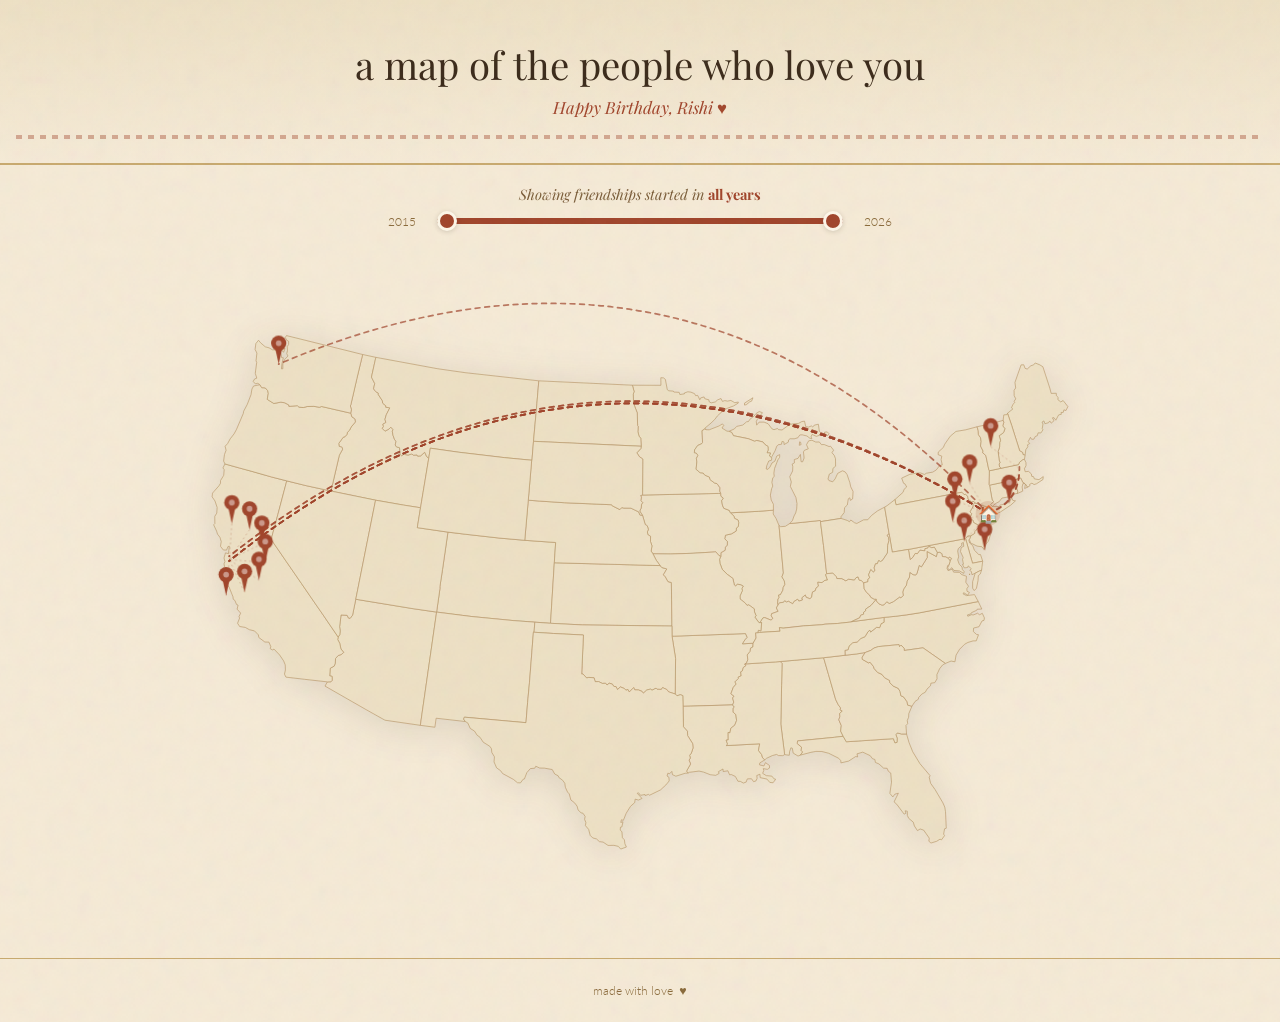
==== index.html @ ede11584 "Initial commit — Rishi birthday memory map Interactive US map with friend pins, Google Drive video m" ====
<!DOCTYPE html>
<html lang="en">
<head>
  <meta charset="UTF-8" />
  <meta name="viewport" content="width=device-width, initial-scale=1.0" />
  <title>Happy Birthday Rishi</title>
  <link rel="preconnect" href="https://fonts.googleapis.com" />
  <link rel="preconnect" href="https://fonts.gstatic.com" crossorigin />
  <link href="https://fonts.googleapis.com/css2?family=Playfair+Display:ital,wght@0,400;0,700;1,400&family=Lato:wght@300;400&display=swap" rel="stylesheet" />
  <link rel="stylesheet" href="style.css" />
</head>
<body>

  <!-- Film grain overlay -->
  <div class="grain" aria-hidden="true"></div>

  <!-- Header -->
  <header>
    <h1>a map of the people who love you</h1>
    <p class="header-tagline">Happy Birthday, Rishi ♥</p>
  </header>

  <!-- Timeline filter -->
  <section class="timeline-section">
    <p class="timeline-label">
      Showing friendships started in <span id="yearDisplay">all years</span>
    </p>
    <div class="slider-track-wrap">
      <span class="slider-bound" id="minYearLabel"></span>
      <div class="dual-slider">
        <div class="dual-slider-track"></div>
        <div class="dual-slider-fill" id="sliderFill"></div>
        <input type="range" id="yearSliderMin" min="2000" max="2025" value="2000" step="1" />
        <input type="range" id="yearSliderMax" min="2000" max="2025" value="2025" step="1" />
      </div>
      <span class="slider-bound" id="maxYearLabel"></span>
    </div>
  </section>

  <!-- Map container -->
  <main class="map-container">
    <svg id="us-map" viewBox="-90 -60 1140 720" preserveAspectRatio="xMidYMid meet"
         xmlns="http://www.w3.org/2000/svg">

      <!-- US States — injected from us_map_paths.js -->
      <g id="states-layer" stroke="#b8976a" stroke-width="0.7" stroke-linejoin="round"></g>

      <!-- Connection arcs — over states, under pins -->
      <g id="arcs-layer"></g>

      <!-- Pins layer -->
      <g id="pins-layer"></g>

    </svg>
  </main>

  <!-- Modal overlay -->
  <div id="modal-overlay" class="hidden" role="dialog" aria-modal="true" aria-label="Friend video">
    <div id="modal-box">
      <button id="modal-close" aria-label="Close">&times;</button>
      <div id="modal-video-wrap">
        <iframe id="modal-iframe"
          allow="autoplay; fullscreen"
          allowfullscreen
          frameborder="0"
          src="about:blank">
        </iframe>
      </div>
      <div id="modal-info">
        <h2 id="modal-name"></h2>
        <p id="modal-city"></p>
        <p id="modal-year"></p>
      </div>
    </div>
  </div>

  <footer>
    <p>made with love &nbsp;♥</p>
  </footer>

  <script src="us_map_paths.js"></script>
  <script src="friends.js"></script>
  <script src="script.js"></script>
</body>
</html>
---- style.css ----
/* ── Reset & base ─────────────────────────────────────────── */
*, *::before, *::after { box-sizing: border-box; margin: 0; padding: 0; }

:root {
  --parchment:   #f5ead6;
  --parchment-2: #ede0c4;
  --ink:         #3b2a1a;
  --rust:        #a0442a;
  --rust-light:  #c96b3a;
  --tan:         #c8a96e;
  --tan-dark:    #8a6a3a;
  --sepia:       #7a5c38;
  --cream:       #fdf6e8;
  --shadow:      rgba(59,42,26,0.18);
  --pin-size:    22px;
}

html { scroll-behavior: smooth; }

body {
  background: var(--parchment);
  color: var(--ink);
  font-family: 'Lato', sans-serif;
  font-weight: 300;
  min-height: 100vh;
  overflow-x: hidden;
  position: relative;
}

/* ── Film grain ───────────────────────────────────────────── */
.grain {
  pointer-events: none;
  position: fixed;
  inset: -200%;
  width: 400%;
  height: 400%;
  z-index: 1000;
  opacity: 0.045;
  background-image: url("data:image/svg+xml,%3Csvg viewBox='0 0 256 256' xmlns='http://www.w3.org/2000/svg'%3E%3Cfilter id='n'%3E%3CfeTurbulence type='fractalNoise' baseFrequency='0.9' numOctaves='4' stitchTiles='stitch'/%3E%3C/filter%3E%3Crect width='100%25' height='100%25' filter='url(%23n)'/%3E%3C/svg%3E");
  animation: grain-shift 0.5s steps(1) infinite;
}
@keyframes grain-shift {
  0%   { transform: translate(0, 0); }
  10%  { transform: translate(-3%, -4%); }
  20%  { transform: translate(-6%,  3%); }
  30%  { transform: translate( 4%, -2%); }
  40%  { transform: translate(-2%,  6%); }
  50%  { transform: translate(-5%, -1%); }
  60%  { transform: translate( 3%,  4%); }
  70%  { transform: translate( 5%, -5%); }
  80%  { transform: translate(-4%,  2%); }
  90%  { transform: translate( 2%,  5%); }
  100% { transform: translate(-2%, -3%); }
}

/* ── Header ───────────────────────────────────────────────── */
header {
  text-align: center;
  padding: 2.5rem 1rem 1.5rem;
  background: linear-gradient(180deg, var(--parchment-2) 0%, var(--parchment) 100%);
  border-bottom: 2px solid var(--tan);
  position: relative;
}
header::after {
  content: '';
  display: block;
  height: 4px;
  background: repeating-linear-gradient(
    90deg, var(--rust) 0, var(--rust) 6px, transparent 6px, transparent 12px
  );
  margin-top: 1rem;
  opacity: 0.4;
}

.header-sub {
  font-family: 'Lato', sans-serif;
  font-weight: 300;
  font-style: italic;
  letter-spacing: 0.18em;
  text-transform: uppercase;
  font-size: 0.72rem;
  color: var(--sepia);
  margin-bottom: 0.6rem;
}

header h1 {
  font-family: 'Playfair Display', Georgia, serif;
  font-size: clamp(1.4rem, 3.5vw, 2.4rem);
  font-weight: 400;
  color: var(--ink);
  line-height: 1.25;
  max-width: 700px;
  margin: 0 auto 0.5rem;
}

.header-tagline {
  font-family: 'Playfair Display', Georgia, serif;
  font-style: italic;
  font-size: 1.05rem;
  color: var(--rust);
}

/* ── Timeline slider ──────────────────────────────────────── */
.timeline-section {
  display: flex;
  flex-direction: column;
  align-items: center;
  gap: 0.6rem;
  padding: 1.2rem 1rem 0.8rem;
  background: var(--parchment);
}

.timeline-label {
  font-family: 'Playfair Display', Georgia, serif;
  font-style: italic;
  font-size: 0.9rem;
  color: var(--sepia);
  user-select: none;
}
.timeline-label span {
  color: var(--rust);
  font-weight: 700;
  font-style: normal;
}

.slider-track-wrap {
  display: flex;
  align-items: center;
  gap: 0.75rem;
  width: min(520px, 90vw);
}
.slider-bound {
  font-size: 0.75rem;
  color: var(--tan-dark);
  white-space: nowrap;
  min-width: 2.8rem;
  text-align: center;
}

/* Dual-handle range slider */
.dual-slider {
  position: relative;
  flex: 1;
  height: 6px;
}
.dual-slider-track {
  position: absolute;
  inset: 0;
  border-radius: 3px;
  background: var(--tan);
  opacity: 0.5;
}
.dual-slider-fill {
  position: absolute;
  top: 0; bottom: 0;
  border-radius: 3px;
  background: var(--rust);
  pointer-events: none;
}

/* Both range inputs sit on top of each other */
.dual-slider input[type="range"] {
  -webkit-appearance: none;
  appearance: none;
  position: absolute;
  top: 50%;
  transform: translateY(-50%);
  width: 100%;
  height: 6px;
  background: transparent;
  outline: none;
  border: none;
  cursor: pointer;
  pointer-events: none;   /* thumbs only via thumb pseudo-element */
}
.dual-slider input[type="range"]::-webkit-slider-thumb {
  -webkit-appearance: none;
  appearance: none;
  pointer-events: all;
  width: 20px;
  height: 20px;
  border-radius: 50%;
  background: var(--rust);
  border: 3px solid var(--cream);
  box-shadow: 0 1px 5px var(--shadow);
  cursor: grab;
  transition: transform 0.15s;
  position: relative;
  z-index: 2;
}
.dual-slider input[type="range"]::-webkit-slider-thumb:hover,
.dual-slider input[type="range"]:active::-webkit-slider-thumb {
  transform: scale(1.15);
  cursor: grabbing;
}
.dual-slider input[type="range"]::-moz-range-thumb {
  pointer-events: all;
  width: 20px;
  height: 20px;
  border-radius: 50%;
  background: var(--rust);
  border: 3px solid var(--cream);
  box-shadow: 0 1px 5px var(--shadow);
  cursor: grab;
}

/* ── Map ──────────────────────────────────────────────────── */
.map-container {
  width: 100%;
  max-width: 1100px;
  margin: 0.5rem auto 0;
  padding: 0 0.5rem;
  position: relative;
}

#us-map {
  width: 100%;
  height: auto;
  display: block;
  filter: drop-shadow(0 4px 18px rgba(59,42,26,0.12));
}

/* State fills */
#states-layer path,
#states-layer ellipse {
  fill: var(--parchment-2);
  transition: fill 0.2s;
}
#states-layer path:hover,
#states-layer ellipse:hover {
  fill: var(--tan);
  cursor: default;
}

/* ── Cluster stems ────────────────────────────────────────── */
.cluster-stem {
  stroke: var(--rust);
  stroke-width: 0.8;
  stroke-dasharray: 2 3;
  opacity: 0.35;
  pointer-events: none;
}
.pin-group.faded .cluster-stem { opacity: 0; }

/* ── Connection arcs ──────────────────────────────────────── */
.arc-line {
  fill: none;
  stroke: var(--rust);
  stroke-width: 1.8;
  stroke-dasharray: 5 5;
  opacity: 0;
  transition: opacity 0.6s ease;
  stroke-linecap: round;
}
.arc-line.visible {
  opacity: 0.7;
  animation: dash-march 2s linear infinite;
}
@keyframes dash-march {
  to { stroke-dashoffset: -20; }
}

/* ── Pins ─────────────────────────────────────────────────── */
.pin-group {
  cursor: pointer;
  transition: opacity 0.5s ease;
}
.pin-group.faded {
  opacity: 0.18;
  pointer-events: none;
}

/* Outer ripple on load */
.pin-ripple {
  fill: var(--rust);
  opacity: 0;
  animation: ripple-out 1.8s ease-out infinite;
}
@keyframes ripple-out {
  0%   { r: 8px;  opacity: 0.5; }
  100% { r: 22px; opacity: 0;   }
}

.pin-head {
  fill: var(--rust);
  transition: fill 0.2s, transform 0.2s;
  transform-box: fill-box;
  transform-origin: center bottom;
}
.pin-group:hover .pin-head {
  fill: var(--rust-light);
  filter: drop-shadow(0 2px 6px rgba(160,68,42,0.5));
}
.pin-body {
  stroke: var(--cream);
  stroke-width: 1.5;
  fill: none;
}

/* Bounce animation on page load */
@keyframes pin-bounce {
  0%   { transform: translateY(-30px); opacity: 0; }
  60%  { transform: translateY(4px);   opacity: 1; }
  80%  { transform: translateY(-6px); }
  100% { transform: translateY(0); }
}
.pin-group {
  animation: pin-bounce 0.7s cubic-bezier(.36,.07,.19,.97) both;
}

/* Shared hover tooltip */
.pin-tooltip { pointer-events: none; }
.pin-tooltip text { font-size: 11px; }

/* ── Modal ────────────────────────────────────────────────── */
#modal-overlay {
  position: fixed;
  inset: 0;
  background: rgba(30, 18, 8, 0.82);
  backdrop-filter: blur(4px);
  z-index: 500;
  display: flex;
  align-items: center;
  justify-content: center;
  padding: 1.5rem;
  animation: fade-in 0.25s ease;
}
#modal-overlay.hidden { display: none; }
@keyframes fade-in {
  from { opacity: 0; }
  to   { opacity: 1; }
}

/* Outer scrapbook page — parchment sheet with rough edges */
#modal-box {
  position: relative;
  background: var(--cream);
  width: min(600px, 94vw);          /* default: horizontal */
  max-height: 94vh;
  overflow-y: auto;
  animation: modal-rise 0.32s cubic-bezier(.25,.8,.25,1);

  /* Aged paper layered shadows */
  box-shadow:
    0 0 0 1px #c8a96e,
    0 0 0 5px var(--cream),
    0 0 0 6px #b8976a,
    0 8px 40px rgba(30,18,8,0.55),
    inset 0 0 60px rgba(180,140,80,0.08);

  /* Slightly rotated for that "tossed on a table" scrapbook feel */
  --tilt: -0.6deg;
  transform: rotate(var(--tilt));
  border-radius: 2px;
}
/* Vertical layout */
#modal-box.vertical {
  width: min(360px, 88vw);
}

@keyframes modal-rise {
  from { transform: rotate(var(--tilt)) translateY(28px) scale(0.96); opacity: 0; }
  to   { transform: rotate(var(--tilt)) translateY(0)    scale(1);    opacity: 1; }
}

/* Washi tape strips across top corners */
#modal-box::before,
#modal-box::after {
  content: '';
  position: absolute;
  width: 52px;
  height: 20px;
  background: rgba(210,185,130,0.55);
  border: 1px solid rgba(180,150,90,0.3);
  z-index: 2;
  backdrop-filter: blur(1px);
}
#modal-box::before {
  top: -8px; left: 18px;
  transform: rotate(-3deg);
  border-radius: 1px;
}
#modal-box::after {
  top: -8px; right: 18px;
  transform: rotate(3deg);
  border-radius: 1px;
}

#modal-close {
  position: absolute;
  top: 0.5rem;
  right: 0.6rem;
  background: none;
  border: none;
  font-size: 1.5rem;
  color: var(--sepia);
  cursor: pointer;
  line-height: 1;
  z-index: 10;
  transition: color 0.2s;
  opacity: 0.7;
}
#modal-close:hover { color: var(--rust); opacity: 1; }

/* ── Video frame — the "photo" in the scrapbook ───────────── */
#modal-video-wrap {
  position: relative;
  width: calc(100% - 2rem);  /* inset margins for the paper look */
  margin: 1.6rem auto 0;
  aspect-ratio: 16 / 9;      /* overridden for vertical below */
  background: #0e0906;
  overflow: hidden;

  /* Photo-print border: thick cream mat + thin dark edge */
  outline: 3px solid #2a1a0e;
  box-shadow:
    0 0 0 8px var(--cream),
    0 0 0 9px #b8976a,
    0 4px 18px rgba(30,18,8,0.4);
}
#modal-box.vertical #modal-video-wrap {
  aspect-ratio: 9 / 16;
  max-height: 65vh;
  width: auto;
  margin: 1.6rem auto 0;
  /* for vertical we want the iframe to fill height */
  display: flex;
}

#modal-iframe {
  width: 100%;
  height: 100%;
  flex: 1;
  border: none;
  display: block;
}

/* Photo corner accents */
#modal-video-wrap::before,
#modal-video-wrap::after {
  content: '';
  position: absolute;
  width: 14px;
  height: 14px;
  border-color: var(--tan-dark);
  border-style: solid;
  opacity: 0.6;
  z-index: 2;
  pointer-events: none;
}
#modal-video-wrap::before {
  top: -1px; left: -1px;
  border-width: 2px 0 0 2px;
}
#modal-video-wrap::after {
  bottom: -1px; right: -1px;
  border-width: 0 2px 2px 0;
}

/* ── Info strip ───────────────────────────────────────────── */
#modal-info {
  padding: 0.9rem 1.4rem 1.5rem;
  text-align: center;
  position: relative;
}

/* Handwritten-style rule between video and text */
#modal-info::before {
  content: '';
  display: block;
  width: 40%;
  height: 1px;
  background: var(--tan);
  margin: 0 auto 0.8rem;
  opacity: 0.7;
}

#modal-name {
  font-family: 'Playfair Display', Georgia, serif;
  font-size: 1.5rem;
  font-weight: 700;
  color: var(--ink);
  margin-bottom: 0.15rem;
}
#modal-city {
  font-size: 0.82rem;
  color: var(--sepia);
  letter-spacing: 0.06em;
  text-transform: uppercase;
}
#modal-year {
  font-family: 'Playfair Display', Georgia, serif;
  font-style: italic;
  font-size: 0.82rem;
  color: var(--rust);
  margin-top: 0.2rem;
}

/* ── Footer ───────────────────────────────────────────────── */
footer {
  text-align: center;
  padding: 1.5rem 1rem;
  font-size: 0.78rem;
  color: var(--tan-dark);
  border-top: 1px solid var(--tan);
  margin-top: 1.5rem;
}
footer code {
  font-size: 0.76rem;
  background: var(--parchment-2);
  padding: 0.1em 0.35em;
  border-radius: 3px;
  color: var(--rust);
}

/* ── Responsive ───────────────────────────────────────────── */
@media (max-width: 600px) {
  header h1 { font-size: 1.25rem; }
  #modal-info { padding: 0.8rem 1rem 1rem; }
  #modal-name { font-size: 1.3rem; }
}
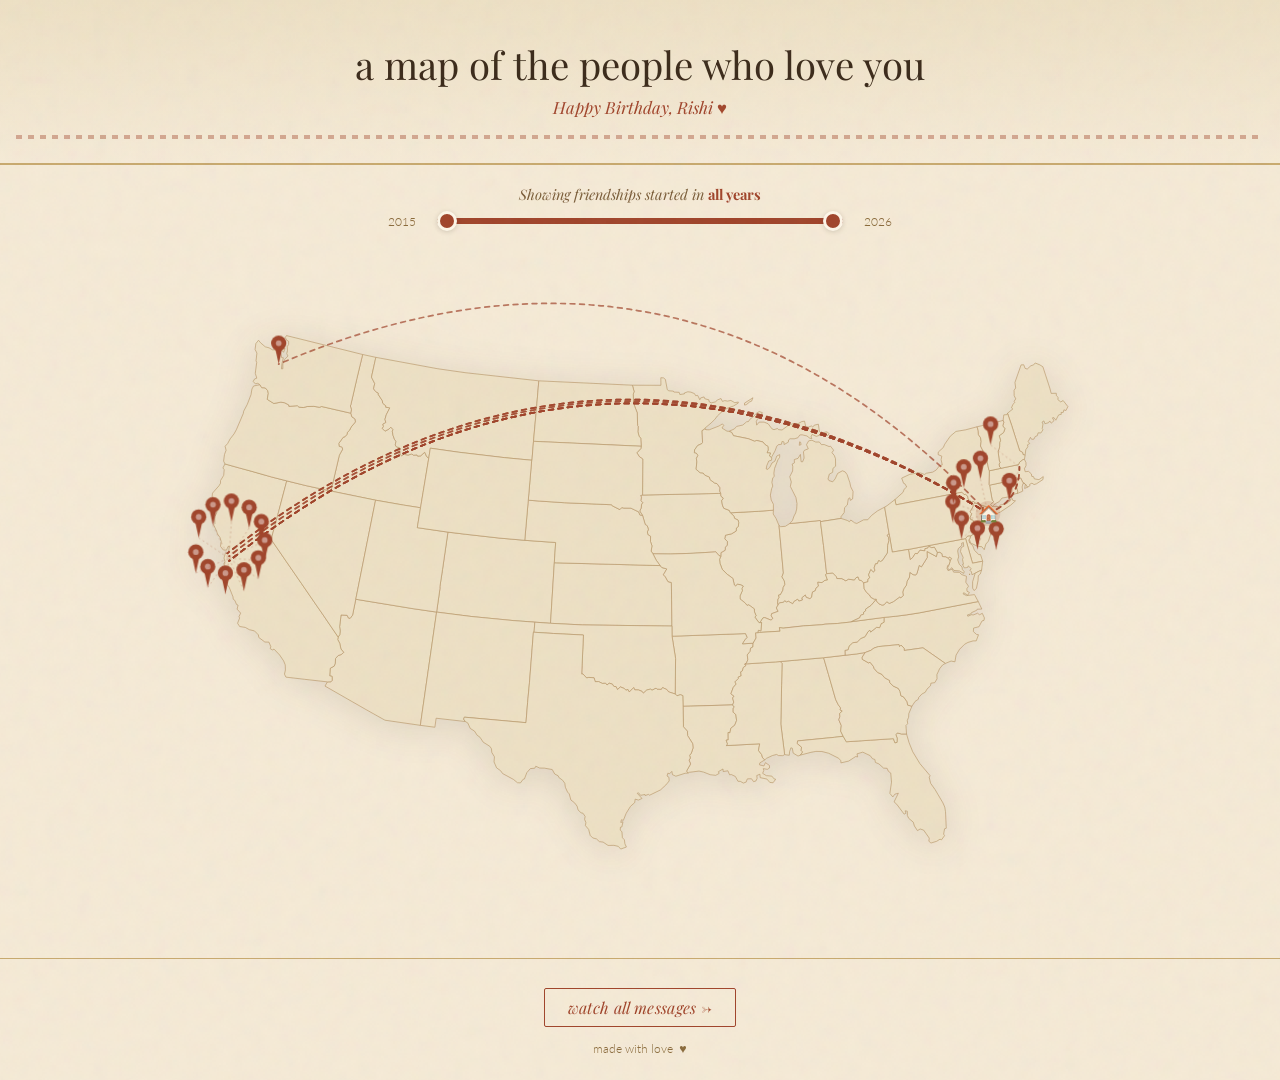
==== commit 832fbf7f: "added all button" ====
--- a/index.html
+++ b/index.html
@@ -75,6 +75,7 @@
   </div>
 
   <footer>
+    <a href="videos.html" class="all-videos-btn">watch all messages →</a>
     <p>made with love &nbsp;♥</p>
   </footer>
 
--- a/style.css
+++ b/style.css
@@ -499,11 +499,15 @@
 /* ── Footer ───────────────────────────────────────────────── */
 footer {
   text-align: center;
-  padding: 1.5rem 1rem;
+  padding: 1.8rem 1rem 1.5rem;
   font-size: 0.78rem;
   color: var(--tan-dark);
   border-top: 1px solid var(--tan);
   margin-top: 1.5rem;
+  display: flex;
+  flex-direction: column;
+  align-items: center;
+  gap: 0.9rem;
 }
 footer code {
   font-size: 0.76rem;
@@ -512,6 +516,23 @@
   border-radius: 3px;
   color: var(--rust);
 }
+.all-videos-btn {
+  font-family: 'Playfair Display', Georgia, serif;
+  font-style: italic;
+  font-size: 1rem;
+  color: var(--rust);
+  text-decoration: none;
+  border: 1.5px solid var(--rust);
+  padding: 0.5rem 1.4rem;
+  border-radius: 2px;
+  letter-spacing: 0.02em;
+  transition: background 0.2s, color 0.2s;
+  background: transparent;
+}
+.all-videos-btn:hover {
+  background: var(--rust);
+  color: var(--cream);
+}
 
 /* ── Responsive ───────────────────────────────────────────── */
 @media (max-width: 600px) {
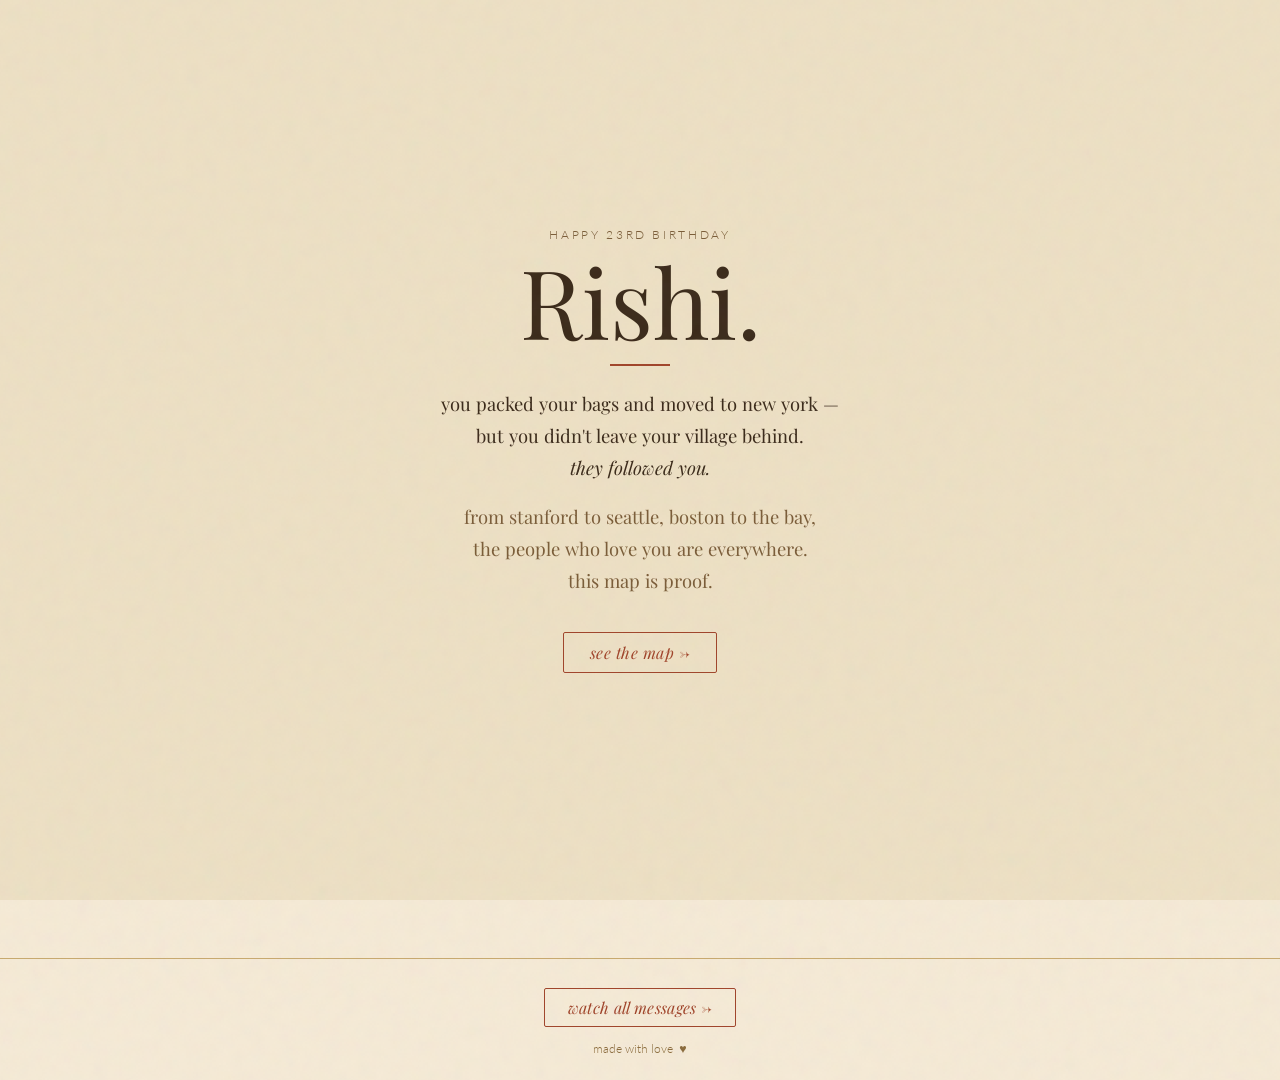
==== commit 14210059: "Add full-screen intro splash with birthday message" ====
--- a/index.html
+++ b/index.html
@@ -13,6 +13,26 @@
 
   <!-- Film grain overlay -->
   <div class="grain" aria-hidden="true"></div>
+
+  <!-- Intro splash -->
+  <div id="intro-splash">
+    <div id="intro-content">
+      <p class="intro-eyebrow">happy 23rd birthday</p>
+      <h1 class="intro-title">Rishi.</h1>
+      <div class="intro-rule"></div>
+      <p class="intro-body">
+        you packed your bags and moved to new york —<br>
+        but you didn't leave your village behind.<br>
+        <em>they followed you.</em>
+      </p>
+      <p class="intro-body intro-body-2">
+        from stanford to seattle, boston to the bay,<br>
+        the people who love you are everywhere.<br>
+        this map is proof.
+      </p>
+      <button id="intro-enter">see the map →</button>
+    </div>
+  </div>
 
   <!-- Header -->
   <header>
@@ -79,6 +99,13 @@
     <p>made with love &nbsp;♥</p>
   </footer>
 
+  <script>
+    const splash = document.getElementById('intro-splash');
+    function dismissSplash() { splash.classList.add('hidden'); }
+    document.getElementById('intro-enter').addEventListener('click', dismissSplash);
+    // Also dismiss on scroll or any key
+    window.addEventListener('keydown', dismissSplash, { once: true });
+  </script>
   <script src="us_map_paths.js"></script>
   <script src="friends.js"></script>
   <script src="script.js"></script>
--- a/style.css
+++ b/style.css
@@ -25,6 +25,102 @@
   min-height: 100vh;
   overflow-x: hidden;
   position: relative;
+}
+
+/* ── Intro splash ─────────────────────────────────────────── */
+#intro-splash {
+  position: fixed;
+  inset: 0;
+  z-index: 900;
+  background: var(--parchment-2);
+  display: flex;
+  align-items: center;
+  justify-content: center;
+  padding: 2rem;
+  transition: opacity 0.9s ease, visibility 0.9s ease;
+}
+#intro-splash.hidden {
+  opacity: 0;
+  visibility: hidden;
+  pointer-events: none;
+}
+
+#intro-content {
+  text-align: center;
+  max-width: 560px;
+}
+
+.intro-eyebrow {
+  font-family: 'Lato', sans-serif;
+  font-weight: 300;
+  letter-spacing: 0.22em;
+  text-transform: uppercase;
+  font-size: 0.75rem;
+  color: var(--sepia);
+  margin-bottom: 0.6rem;
+  opacity: 0;
+  animation: intro-fade-up 0.8s 0.2s ease forwards;
+}
+
+.intro-title {
+  font-family: 'Playfair Display', Georgia, serif;
+  font-size: clamp(3.5rem, 10vw, 6rem);
+  font-weight: 400;
+  color: var(--ink);
+  line-height: 1;
+  margin-bottom: 0.4rem;
+  opacity: 0;
+  animation: intro-fade-up 0.8s 0.5s ease forwards;
+}
+
+.intro-rule {
+  width: 60px;
+  height: 2px;
+  background: var(--rust);
+  margin: 1rem auto 1.4rem;
+  opacity: 0;
+  animation: intro-fade-up 0.8s 0.8s ease forwards;
+}
+
+.intro-body {
+  font-family: 'Playfair Display', Georgia, serif;
+  font-size: clamp(0.95rem, 2.2vw, 1.15rem);
+  line-height: 1.75;
+  color: var(--ink);
+  opacity: 0;
+  animation: intro-fade-up 0.8s 1.0s ease forwards;
+}
+.intro-body-2 {
+  margin-top: 1rem;
+  color: var(--sepia);
+  animation-delay: 1.3s;
+}
+
+#intro-enter {
+  margin-top: 2.2rem;
+  display: inline-block;
+  font-family: 'Playfair Display', Georgia, serif;
+  font-style: italic;
+  font-size: 1rem;
+  color: var(--rust);
+  background: none;
+  border: 1.5px solid var(--rust);
+  padding: 0.55rem 1.6rem;
+  border-radius: 2px;
+  cursor: pointer;
+  letter-spacing: 0.03em;
+  transition: background 0.2s, color 0.2s;
+  opacity: 0;
+  animation: intro-fade-up 0.8s 1.7s ease forwards;
+}
+#intro-enter:hover {
+  background: var(--rust);
+  color: var(--cream);
+}
+
+@keyframes intro-fade-up {
+  from { opacity: 0; transform: translateY(14px); }
+  to   { opacity: 1; transform: translateY(0); }
 }
 
 /* ── Film grain ───────────────────────────────────────────── */
@@ -235,9 +331,9 @@
 /* ── Cluster stems ────────────────────────────────────────── */
 .cluster-stem {
   stroke: var(--rust);
-  stroke-width: 0.8;
-  stroke-dasharray: 2 3;
-  opacity: 0.35;
+  stroke-width: 1.5;
+  stroke-dasharray: 4 3;
+  opacity: 0.7;
   pointer-events: none;
 }
 .pin-group.faded .cluster-stem { opacity: 0; }
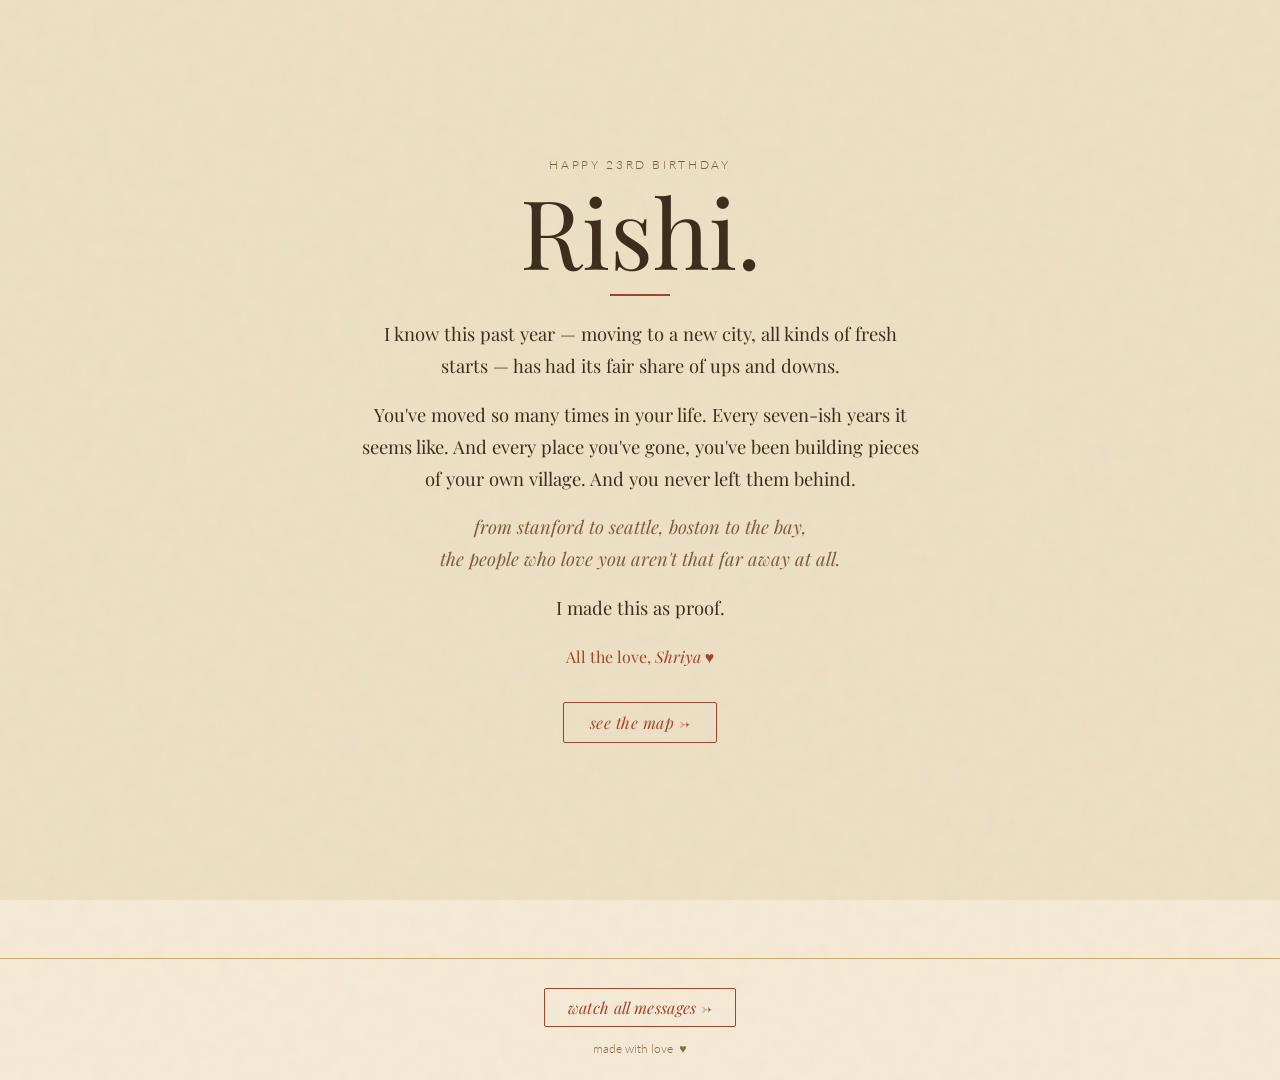
==== commit 03810639: "Update intro with personal message from Shriya" ====
--- a/index.html
+++ b/index.html
@@ -21,15 +21,22 @@
       <h1 class="intro-title">Rishi.</h1>
       <div class="intro-rule"></div>
       <p class="intro-body">
-        you packed your bags and moved to new york —<br>
-        but you didn't leave your village behind.<br>
-        <em>they followed you.</em>
+        I know this past year — moving to a new city, all kinds of fresh starts —
+        has had its fair share of ups and downs.
       </p>
       <p class="intro-body intro-body-2">
+        You've moved so many times in your life. Every seven-ish years it seems like.
+        And every place you've gone, you've been building pieces of your own village.
+        And you never left them behind.
+      </p>
+      <p class="intro-body intro-body-3">
         from stanford to seattle, boston to the bay,<br>
-        the people who love you are everywhere.<br>
-        this map is proof.
+        the people who love you aren't that far away at all.
       </p>
+      <p class="intro-body intro-body-4">
+        I made this as proof.
+      </p>
+      <p class="intro-sign">All the love, <em>Shriya</em> ♥</p>
       <button id="intro-enter">see the map →</button>
     </div>
   </div>
--- a/style.css
+++ b/style.css
@@ -92,8 +92,26 @@
 }
 .intro-body-2 {
   margin-top: 1rem;
+  animation-delay: 1.3s;
+}
+.intro-body-3 {
+  margin-top: 1rem;
+  font-style: italic;
   color: var(--sepia);
-  animation-delay: 1.3s;
+  animation-delay: 1.6s;
+}
+.intro-body-4 {
+  margin-top: 1rem;
+  animation-delay: 1.9s;
+}
+
+.intro-sign {
+  font-family: 'Playfair Display', Georgia, serif;
+  font-size: 1rem;
+  color: var(--rust);
+  margin-top: 1.4rem;
+  opacity: 0;
+  animation: intro-fade-up 0.8s 2.2s ease forwards;
 }
 
 #intro-enter {
@@ -111,7 +129,7 @@
   letter-spacing: 0.03em;
   transition: background 0.2s, color 0.2s;
   opacity: 0;
-  animation: intro-fade-up 0.8s 1.7s ease forwards;
+  animation: intro-fade-up 0.8s 2.6s ease forwards;
 }
 #intro-enter:hover {
   background: var(--rust);
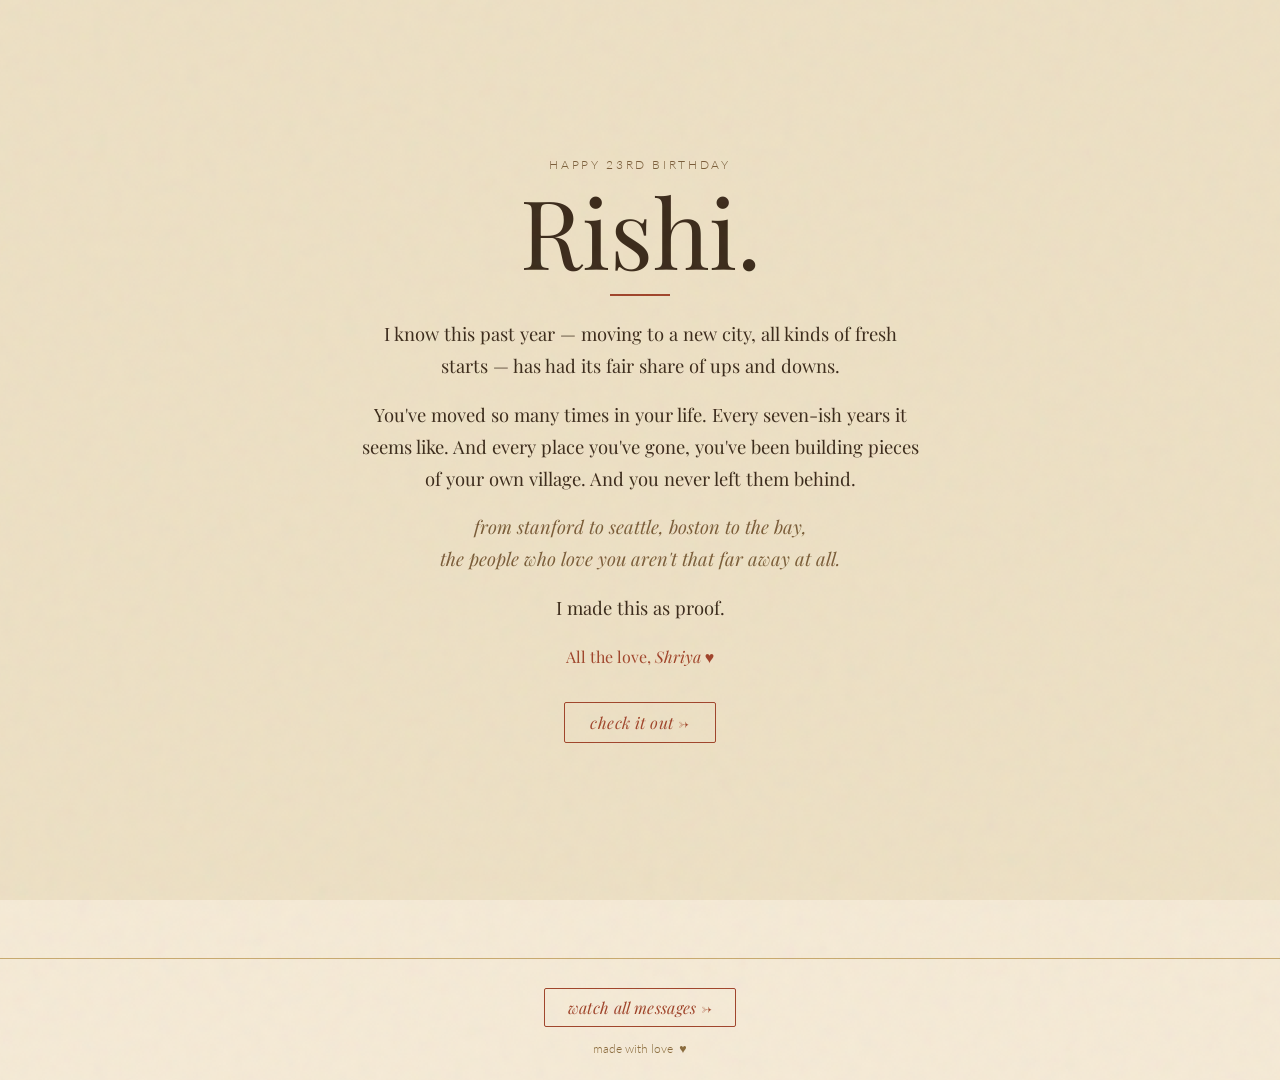
==== commit 6df4afc5: "Update button text to 'check it out'" ====
--- a/index.html
+++ b/index.html
@@ -37,7 +37,7 @@
         I made this as proof.
       </p>
       <p class="intro-sign">All the love, <em>Shriya</em> ♥</p>
-      <button id="intro-enter">see the map →</button>
+      <button id="intro-enter">check it out →</button>
     </div>
   </div>
 
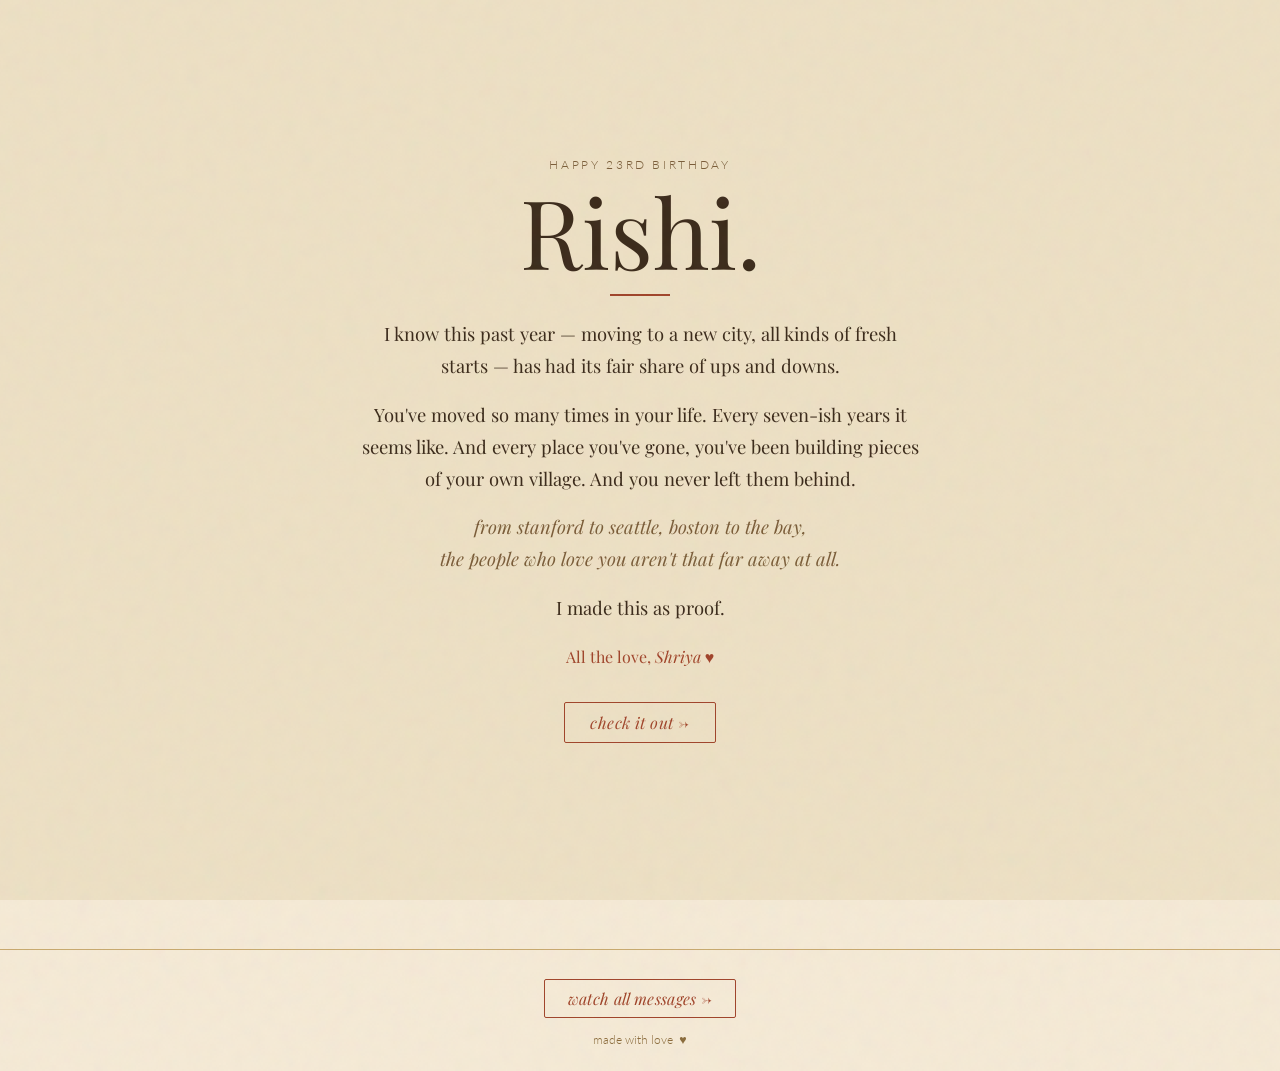
==== commit 72af74f2: "Delay map init until splash dismissed so pin animations play fresh" ====
--- a/index.html
+++ b/index.html
@@ -108,9 +108,11 @@
 
   <script>
     const splash = document.getElementById('intro-splash');
-    function dismissSplash() { splash.classList.add('hidden'); }
+    function dismissSplash() {
+      splash.classList.add('hidden');
+      splash.dispatchEvent(new Event('splashDone'));
+    }
     document.getElementById('intro-enter').addEventListener('click', dismissSplash);
-    // Also dismiss on scroll or any key
     window.addEventListener('keydown', dismissSplash, { once: true });
   </script>
   <script src="us_map_paths.js"></script>
